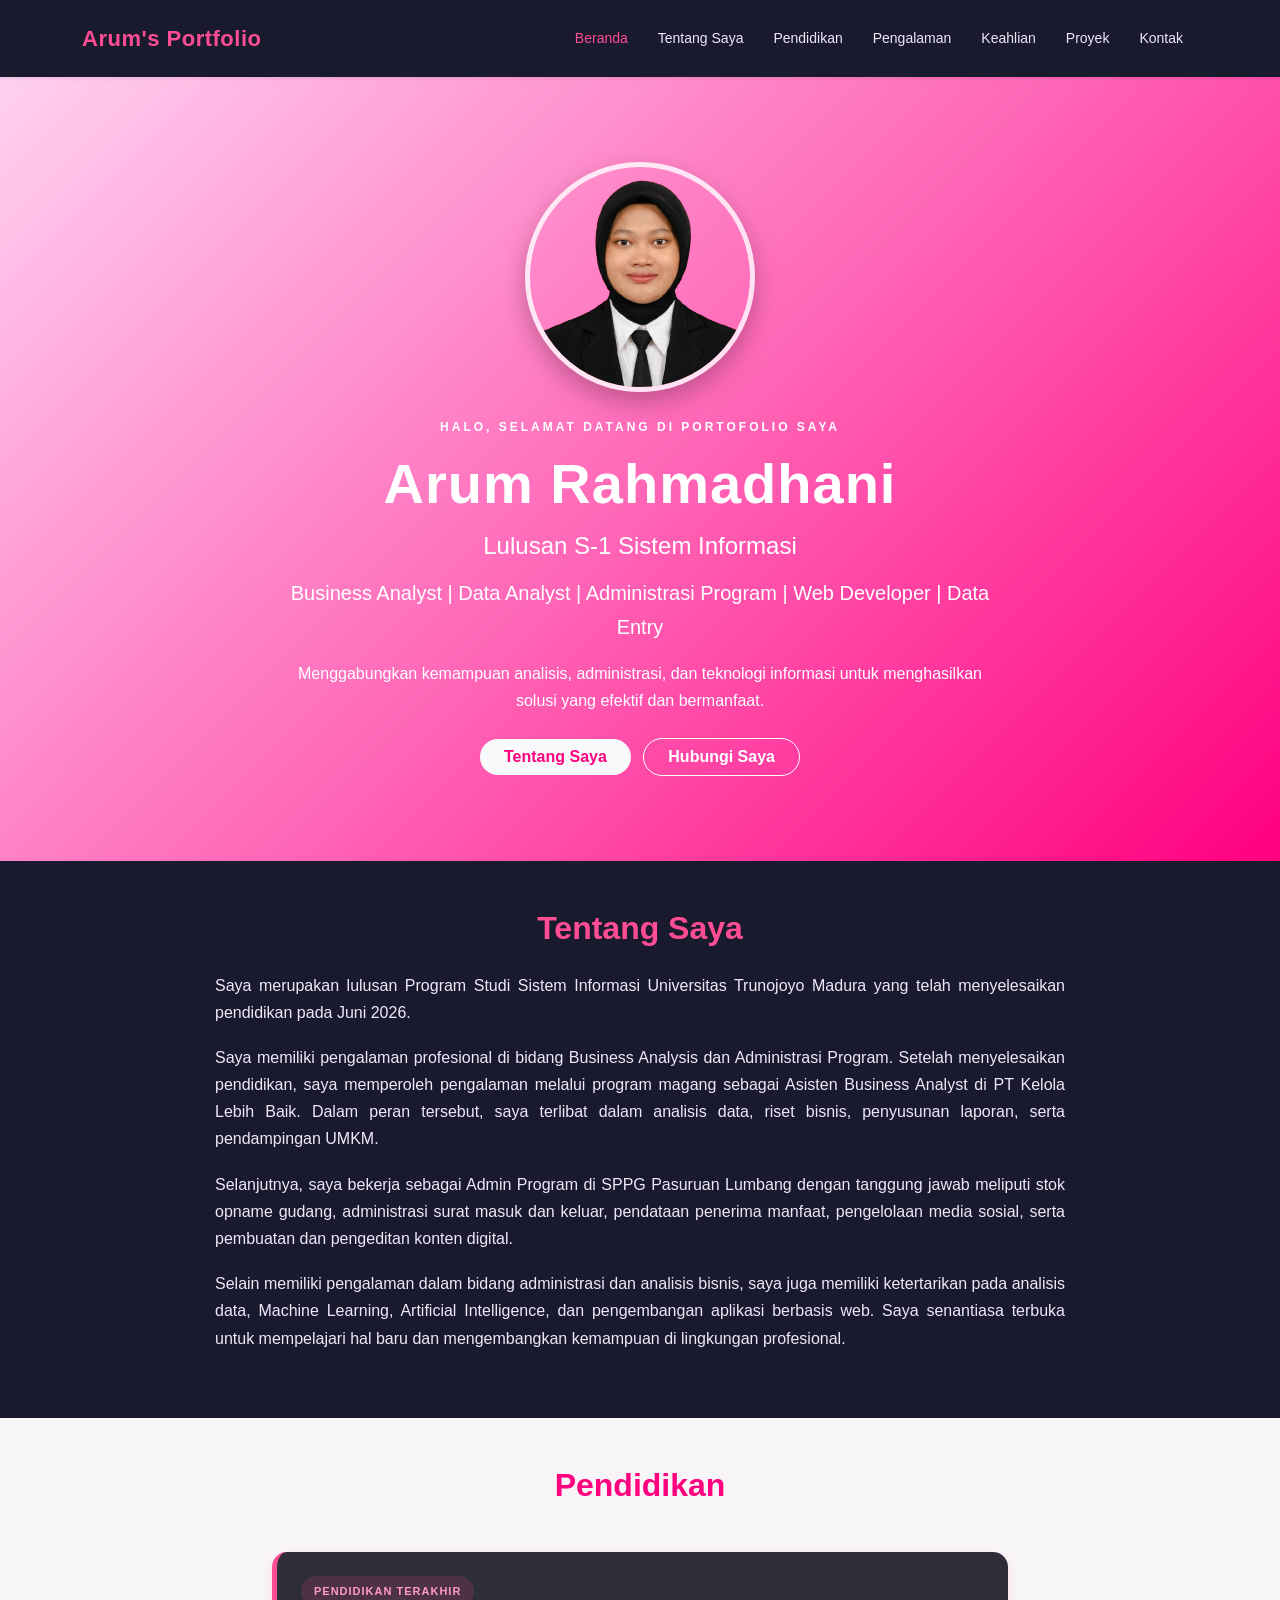
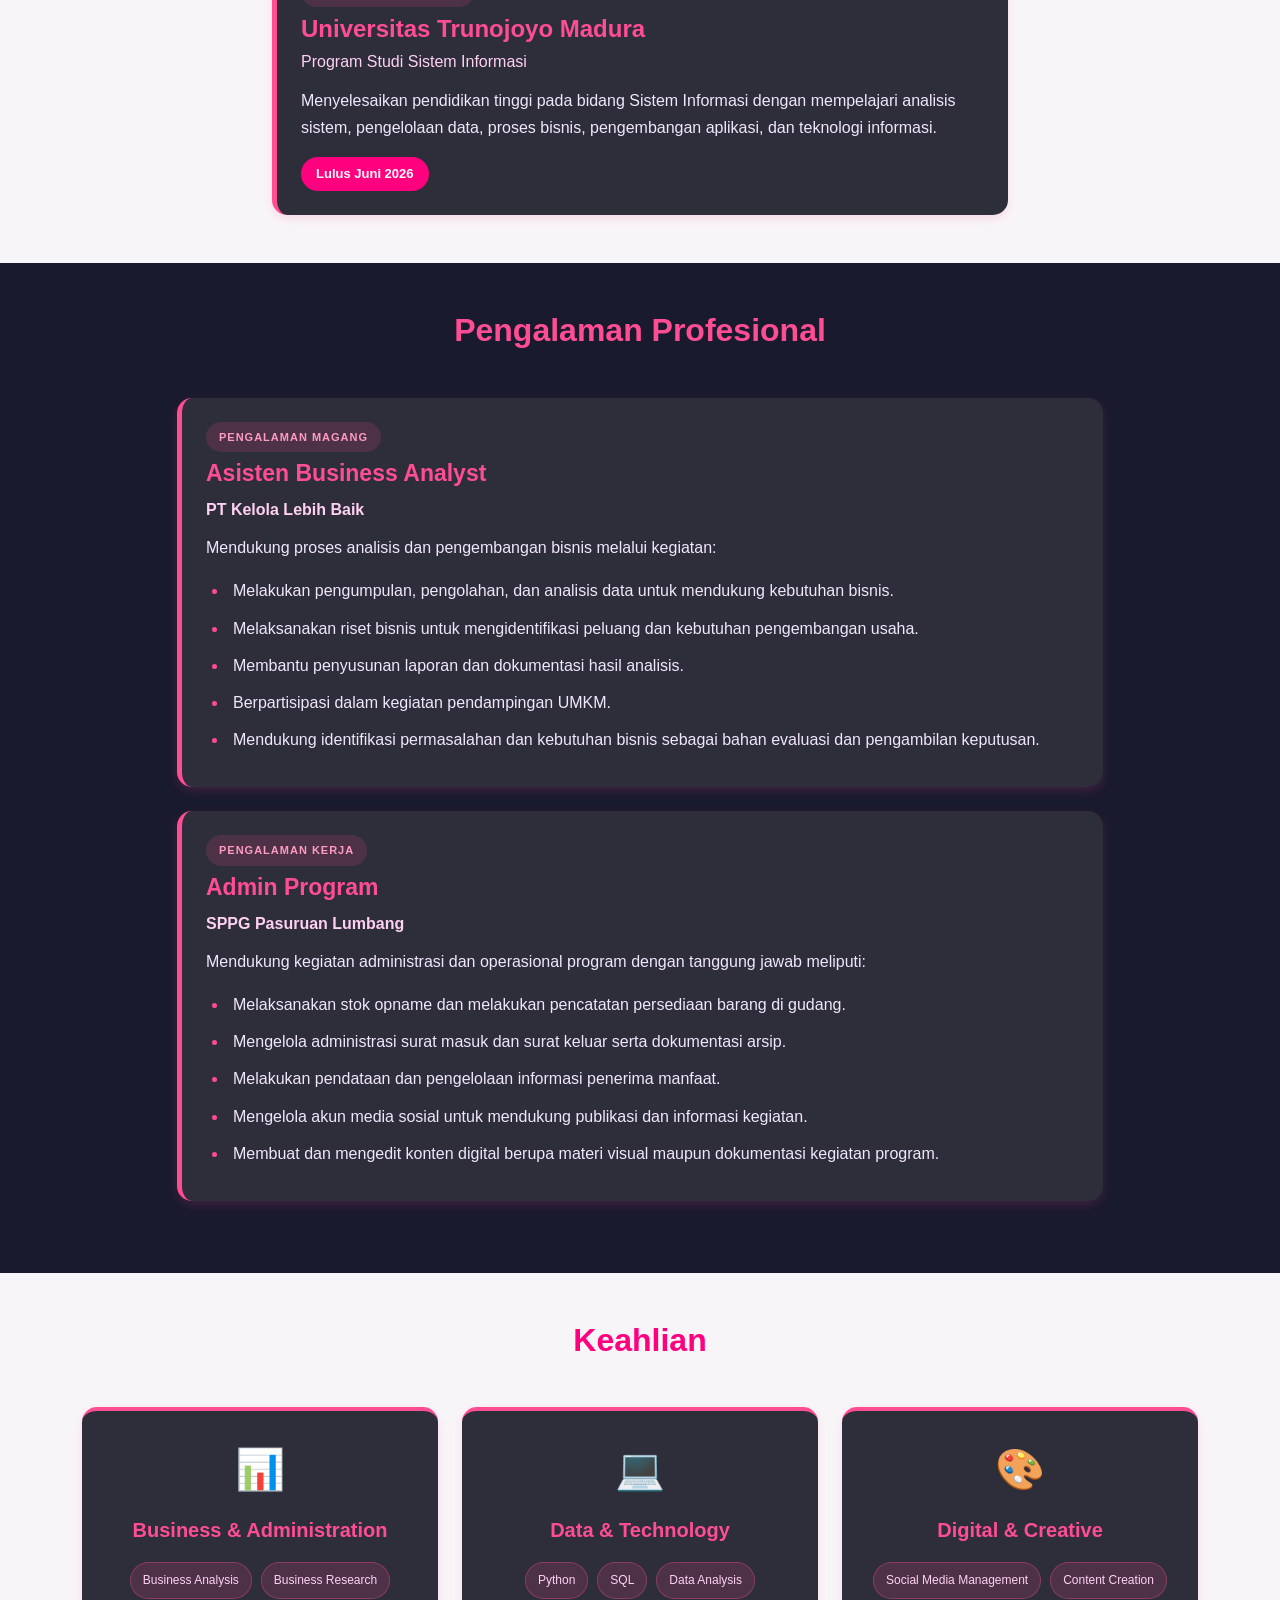
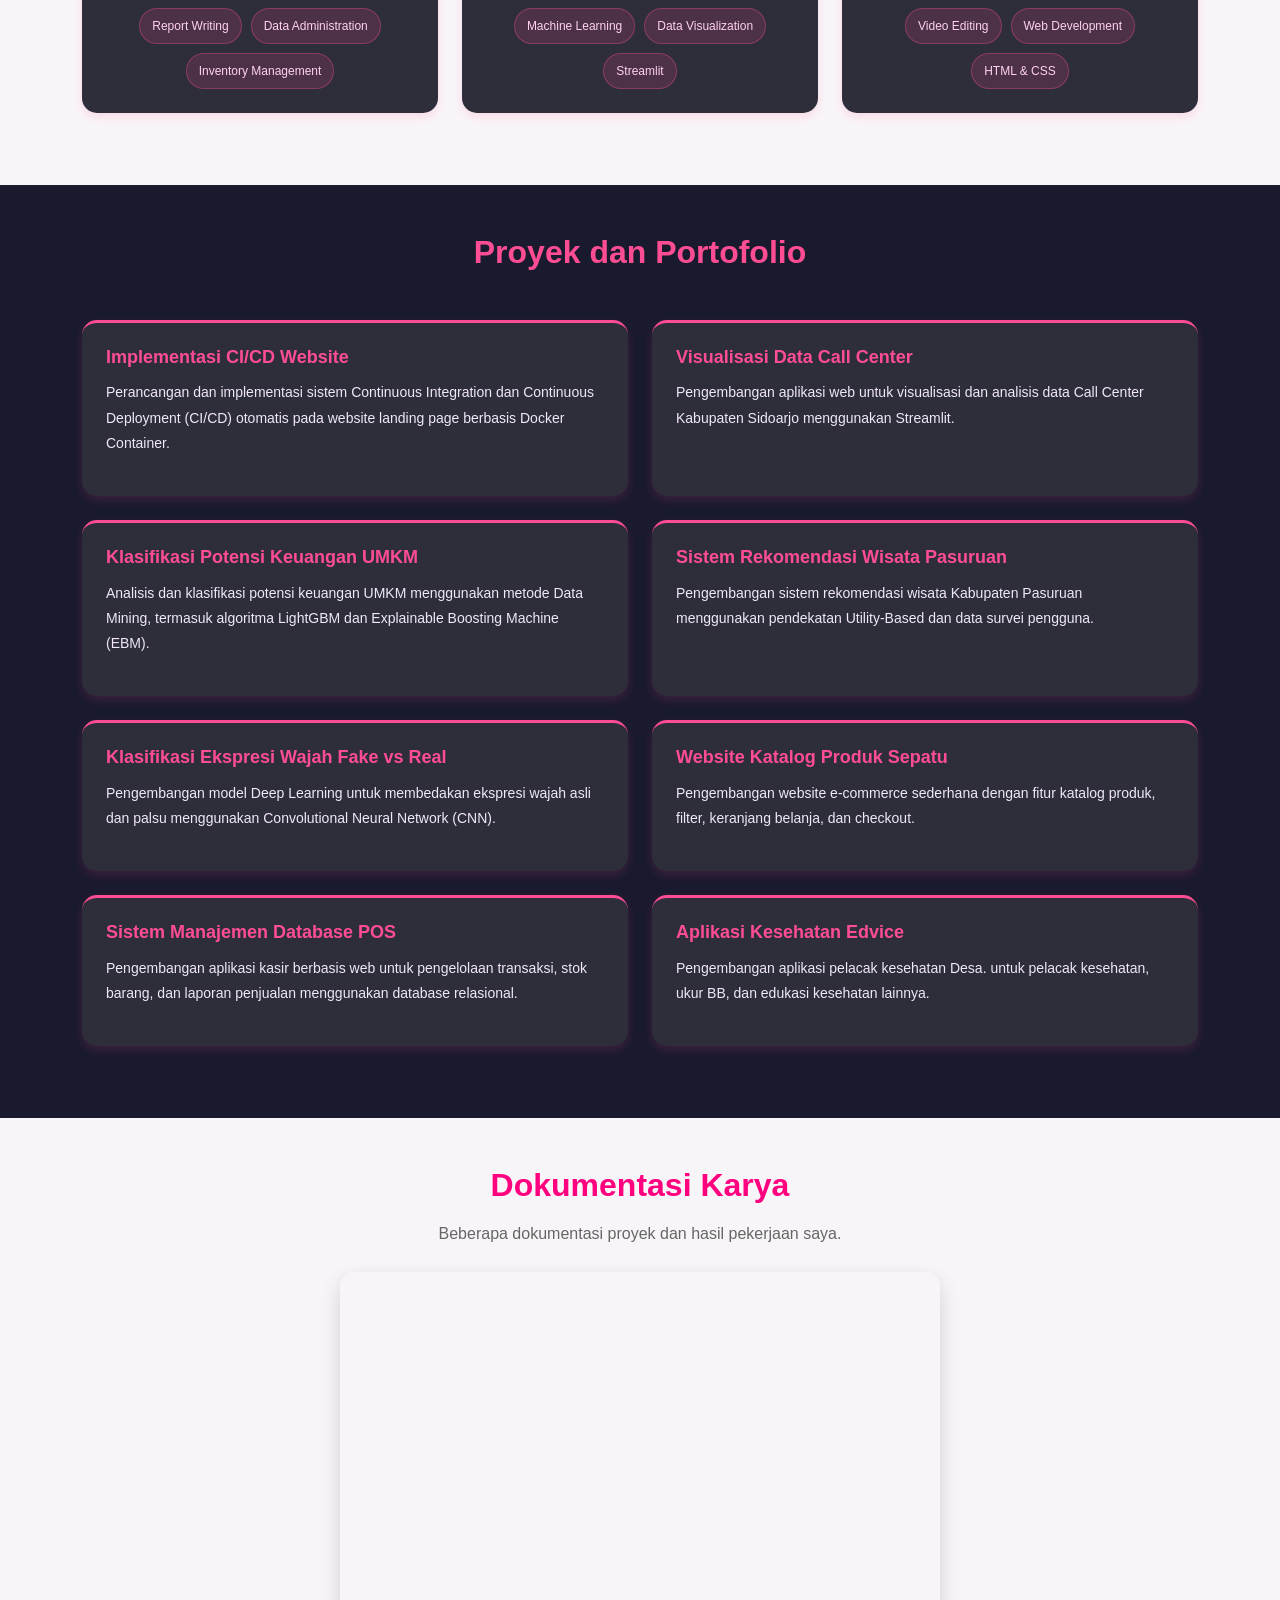
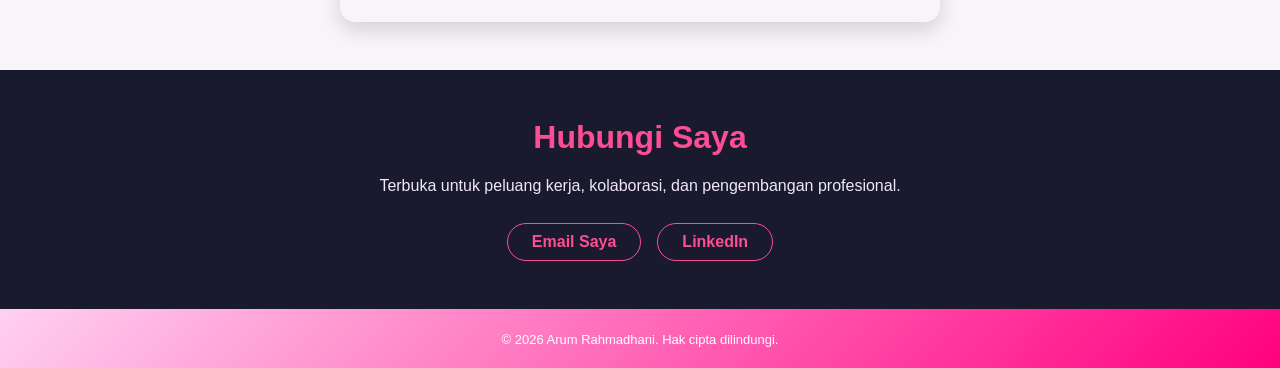
==== index.html @ d6a92040 "Move portfolio files from docs to root" ====
<!DOCTYPE html>
<html lang="id">
<head>
  <meta charset="UTF-8" />
  <meta name="viewport" content="width=device-width, initial-scale=1.0" />

  <title>Arum Rahmadhani | Portofolio</title>

  <meta name="description" content="Portofolio Arum Rahmadhani, lulusan Sistem Informasi Universitas Trunojoyo Madura dengan pengalaman Business Analyst, administrasi program, dan analisis data." />

  <link rel="stylesheet" href="https://cdn.jsdelivr.net/npm/bootstrap@5.3.2/dist/css/bootstrap.min.css" />
  <link rel="stylesheet" href="https://cdn.jsdelivr.net/npm/aos@2.3.4/dist/aos.css" />
  <link rel="stylesheet" href="css/style.css" />
</head>

<body>

<!-- NAVBAR -->
<nav class="navbar navbar-expand-lg navbar-dark sticky-top shadow-sm">
  <div class="container">

    <a class="navbar-brand fw-bold" href="#hero">
      Arum's Portfolio
    </a>

    <button class="navbar-toggler" type="button"
      data-bs-toggle="collapse" data-bs-target="#navbarNav"
      aria-controls="navbarNav" aria-expanded="false"
      aria-label="Toggle navigation">
      <span class="navbar-toggler-icon"></span>
    </button>

    <div class="collapse navbar-collapse" id="navbarNav">
      <ul class="navbar-nav ms-auto text-center">

        <li class="nav-item">
          <a class="nav-link active" href="#hero">Beranda</a>
        </li>

        <li class="nav-item">
          <a class="nav-link" href="#about">Tentang Saya</a>
        </li>

        <li class="nav-item">
          <a class="nav-link" href="#education">Pendidikan</a>
        </li>

        <li class="nav-item">
          <a class="nav-link" href="#experience">Pengalaman</a>
        </li>

        <li class="nav-item">
          <a class="nav-link" href="#skills">Keahlian</a>
        </li>

        <li class="nav-item">
          <a class="nav-link" href="#projects">Proyek</a>
        </li>

        <li class="nav-item">
          <a class="nav-link" href="#contact">Kontak</a>
        </li>

      </ul>
    </div>
  </div>
</nav>

<!-- HERO SECTION -->
<section id="hero" class="hero-section text-center text-white">
  <div class="container" data-aos="fade-up">

    <img src="assets/profil.jpg"
      alt="Foto Arum Rahmadhani"
      class="profile-img" />

    <p class="hero-subtitle">HALO, SELAMAT DATANG DI PORTOFOLIO SAYA</p>

    <h1 class="display-4 fw-bold">
      Arum Rahmadhani
    </h1>

    <h4 class="hero-position">
      Lulusan S-1 Sistem Informasi
    </h4>

    <p class="lead hero-description">
      Business Analyst | Data Analyst | Administrasi Program |
      Web Developer | Data Entry 
    </p>

    <p class="hero-description mx-auto">
      Menggabungkan kemampuan analisis, administrasi,
      dan teknologi informasi untuk menghasilkan solusi
      yang efektif dan bermanfaat.
    </p>

    <div class="mt-4">
      <a href="#about" class="btn btn-light rounded-pill px-4 me-2">
        Tentang Saya
      </a>

      <a href="#contact" class="btn btn-outline-light rounded-pill px-4">
        Hubungi Saya
      </a>
    </div>

  </div>
</section>

<!-- ABOUT SECTION -->
<section id="about" class="section-dark py-5">
  <div class="container" data-aos="fade-up">

    <h2 class="section-title text-center mb-4">
      Tentang Saya
    </h2>

    <div class="about-content mx-auto">

      <p>
        Saya merupakan lulusan Program Studi Sistem Informasi
        Universitas Trunojoyo Madura yang telah menyelesaikan
        pendidikan pada Juni 2026.
      </p>

      <p>
        Saya memiliki pengalaman profesional di bidang Business
        Analysis dan Administrasi Program. Setelah menyelesaikan
        pendidikan, saya memperoleh pengalaman melalui program
        magang sebagai Asisten Business Analyst di PT Kelola
        Lebih Baik. Dalam peran tersebut, saya terlibat dalam
        analisis data, riset bisnis, penyusunan laporan,
        serta pendampingan UMKM.
      </p>

      <p>
        Selanjutnya, saya bekerja sebagai Admin Program di
        SPPG Pasuruan Lumbang dengan tanggung jawab meliputi
        stok opname gudang, administrasi surat masuk dan keluar,
        pendataan penerima manfaat, pengelolaan media sosial,
        serta pembuatan dan pengeditan konten digital.
      </p>

      <p>
        Selain memiliki pengalaman dalam bidang administrasi
        dan analisis bisnis, saya juga memiliki ketertarikan
        pada analisis data, Machine Learning, Artificial
        Intelligence, dan pengembangan aplikasi berbasis web.
        Saya senantiasa terbuka untuk mempelajari hal baru
        dan mengembangkan kemampuan di lingkungan profesional.
      </p>

    </div>
  </div>
</section>

<!-- EDUCATION SECTION -->
<section id="education" class="py-5 section-light">
  <div class="container" data-aos="fade-up">

    <h2 class="section-title text-center mb-5">
      Pendidikan
    </h2>

    <div class="row justify-content-center">
      <div class="col-lg-8">

        <div class="card info-card">
          <div class="card-body p-4">

            <span class="info-label">PENDIDIKAN TERAKHIR</span>

            <h4 class="card-title mt-2">
              Universitas Trunojoyo Madura
            </h4>

            <h6 class="card-subtitle mb-3">
              Program Studi Sistem Informasi
            </h6>

            <p class="card-text">
              Menyelesaikan pendidikan tinggi pada bidang
              Sistem Informasi dengan mempelajari analisis
              sistem, pengelolaan data, proses bisnis,
              pengembangan aplikasi, dan teknologi informasi.
            </p>

            <span class="education-date">
              Lulus Juni 2026
            </span>

          </div>
        </div>

      </div>
    </div>
  </div>
</section>

<!-- EXPERIENCE SECTION -->
<section id="experience" class="py-5 section-dark">
  <div class="container" data-aos="fade-up">

    <h2 class="section-title text-center mb-5">
      Pengalaman Profesional
    </h2>

    <div class="row justify-content-center">

      <!-- EXPERIENCE 1 -->
      <div class="col-lg-10 mb-4">

        <div class="card experience-card">
          <div class="card-body p-4">

            <span class="experience-label">PENGALAMAN MAGANG</span>

            <h4 class="card-title mt-2">
              Asisten Business Analyst
            </h4>

            <h6 class="company-name">
              PT Kelola Lebih Baik
            </h6>

            <p class="experience-description">
              Mendukung proses analisis dan pengembangan
              bisnis melalui kegiatan:
            </p>

            <ul>
              <li>
                Melakukan pengumpulan, pengolahan, dan
                analisis data untuk mendukung kebutuhan bisnis.
              </li>

              <li>
                Melaksanakan riset bisnis untuk mengidentifikasi
                peluang dan kebutuhan pengembangan usaha.
              </li>

              <li>
                Membantu penyusunan laporan dan dokumentasi
                hasil analisis.
              </li>

              <li>
                Berpartisipasi dalam kegiatan pendampingan
                UMKM.
              </li>

              <li>
                Mendukung identifikasi permasalahan dan
                kebutuhan bisnis sebagai bahan evaluasi
                dan pengambilan keputusan.
              </li>
            </ul>

          </div>
        </div>

      </div>

      <!-- EXPERIENCE 2 -->
      <div class="col-lg-10 mb-4">

        <div class="card experience-card">
          <div class="card-body p-4">

            <span class="experience-label">
              PENGALAMAN KERJA
            </span>

            <h4 class="card-title mt-2">
              Admin Program
            </h4>

            <h6 class="company-name">
              SPPG Pasuruan Lumbang
            </h6>

            <p class="experience-description">
              Mendukung kegiatan administrasi dan operasional
              program dengan tanggung jawab meliputi:
            </p>

            <ul>
              <li>
                Melaksanakan stok opname dan melakukan
                pencatatan persediaan barang di gudang.
              </li>

              <li>
                Mengelola administrasi surat masuk dan
                surat keluar serta dokumentasi arsip.
              </li>

              <li>
                Melakukan pendataan dan pengelolaan
                informasi penerima manfaat.
              </li>

              <li>
                Mengelola akun media sosial untuk
                mendukung publikasi dan informasi kegiatan.
              </li>

              <li>
                Membuat dan mengedit konten digital
                berupa materi visual maupun dokumentasi
                kegiatan program.
              </li>
            </ul>

          </div>
        </div>

      </div>

    </div>
  </div>
</section>

<!-- SKILLS SECTION -->
<section id="skills" class="py-5 section-light">
  <div class="container" data-aos="fade-up">

    <h2 class="section-title text-center mb-5">
      Keahlian
    </h2>

    <div class="row">

      <!-- BUSINESS -->
      <div class="col-md-4 mb-4">
        <div class="card skill-card h-100">
          <div class="card-body text-center p-4">

            <div class="skill-icon">📊</div>

            <h5 class="skill-title">
              Business & Administration
            </h5>

            <div class="skill-tags">
              <span>Business Analysis</span>
              <span>Business Research</span>
              <span>Report Writing</span>
              <span>Data Administration</span>
              <span>Inventory Management</span>
            </div>

          </div>
        </div>
      </div>

      <!-- DATA -->
      <div class="col-md-4 mb-4">
        <div class="card skill-card h-100">
          <div class="card-body text-center p-4">

            <div class="skill-icon">💻</div>

            <h5 class="skill-title">
              Data & Technology
            </h5>

            <div class="skill-tags">
              <span>Python</span>
              <span>SQL</span>
              <span>Data Analysis</span>
              <span>Machine Learning</span>
              <span>Data Visualization</span>
              <span>Streamlit</span>
            </div>

          </div>
        </div>
      </div>

      <!-- DIGITAL -->
      <div class="col-md-4 mb-4">
        <div class="card skill-card h-100">
          <div class="card-body text-center p-4">

            <div class="skill-icon">🎨</div>

            <h5 class="skill-title">
              Digital & Creative
            </h5>

            <div class="skill-tags">
              <span>Social Media Management</span>
              <span>Content Creation</span>
              <span>Video Editing</span>
              <span>Web Development</span>
              <span>HTML & CSS</span>
            </div>

          </div>
        </div>
      </div>

    </div>
  </div>
</section>

<!-- PROJECTS SECTION -->
<section id="projects" class="py-5 section-dark">
  <div class="container">

    <h2 class="section-title text-center mb-5" data-aos="fade-up">
      Proyek dan Portofolio
    </h2>

    <div class="row">

      <!-- PROJECT 1 -->
      <div class="col-md-6 mb-4" data-aos="fade-up">
        <div class="card project-card h-100">
          <div class="card-body p-4">
            <h5 class="card-title">
              Implementasi CI/CD Website
            </h5>

            <p>
              Perancangan dan implementasi sistem Continuous
              Integration dan Continuous Deployment (CI/CD)
              otomatis pada website landing page berbasis
              Docker Container.
            </p>
          </div>
        </div>
      </div>

      <!-- PROJECT 2 -->
      <div class="col-md-6 mb-4" data-aos="fade-up">
        <div class="card project-card h-100">
          <div class="card-body p-4">
            <h5 class="card-title">
              Visualisasi Data Call Center
            </h5>

            <p>
              Pengembangan aplikasi web untuk visualisasi
              dan analisis data Call Center Kabupaten
              Sidoarjo menggunakan Streamlit.
            </p>
          </div>
        </div>
      </div>

      <!-- PROJECT 3 -->
      <div class="col-md-6 mb-4" data-aos="fade-up">
        <div class="card project-card h-100">
          <div class="card-body p-4">
            <h5 class="card-title">
              Klasifikasi Potensi Keuangan UMKM
            </h5>

            <p>
              Analisis dan klasifikasi potensi keuangan
              UMKM menggunakan metode Data Mining,
              termasuk algoritma LightGBM dan
              Explainable Boosting Machine (EBM).
            </p>
          </div>
        </div>
      </div>

      <!-- PROJECT 4 -->
      <div class="col-md-6 mb-4" data-aos="fade-up">
        <div class="card project-card h-100">
          <div class="card-body p-4">
            <h5 class="card-title">
              Sistem Rekomendasi Wisata Pasuruan
            </h5>

            <p>
              Pengembangan sistem rekomendasi wisata
              Kabupaten Pasuruan menggunakan pendekatan
              Utility-Based dan data survei pengguna.
            </p>
          </div>
        </div>
      </div>

      <!-- PROJECT 5 -->
      <div class="col-md-6 mb-4" data-aos="fade-up">
        <div class="card project-card h-100">
          <div class="card-body p-4">
            <h5 class="card-title">
              Klasifikasi Ekspresi Wajah Fake vs Real
            </h5>

            <p>
              Pengembangan model Deep Learning untuk
              membedakan ekspresi wajah asli dan palsu
              menggunakan Convolutional Neural Network
              (CNN).
            </p>
          </div>
        </div>
      </div>

      <!-- PROJECT 6 -->
      <div class="col-md-6 mb-4" data-aos="fade-up">
        <div class="card project-card h-100">
          <div class="card-body p-4">
            <h5 class="card-title">
              Website Katalog Produk Sepatu
            </h5>

            <p>
              Pengembangan website e-commerce sederhana
              dengan fitur katalog produk, filter,
              keranjang belanja, dan checkout.
            </p>
          </div>
        </div>
      </div>

      <!-- PROJECT 7 -->
      <div class="col-md-6 mb-4" data-aos="fade-up">
        <div class="card project-card h-100">
          <div class="card-body p-4">
            <h5 class="card-title">
              Sistem Manajemen Database POS
            </h5>

            <p>
              Pengembangan aplikasi kasir berbasis web
              untuk pengelolaan transaksi, stok barang,
              dan laporan penjualan menggunakan
              database relasional.
            </p>
          </div>
        </div>
      </div>

            <!-- PROJECT 8 -->
      <div class="col-md-6 mb-4" data-aos="fade-up">
        <div class="card project-card h-100">
          <div class="card-body p-4">
            <h5 class="card-title">
              Aplikasi Kesehatan Edvice 
            </h5>

            <p>
              Pengembangan aplikasi pelacak kesehatan Desa.
              untuk pelacak kesehatan, ukur BB, dan edukasi kesehatan lainnya.
            </p>
          </div>
        </div>
      </div>

    </div>
  </div>
</section>

<!-- GALLERY SECTION -->
<section id="gallery" class="py-5 section-light">
  <div class="container text-center" data-aos="fade-up">

    <h2 class="section-title mb-3">
      Dokumentasi Karya
    </h2>

    <p class="gallery-description mb-4">
      Beberapa dokumentasi proyek dan hasil pekerjaan saya.
    </p>

    <div class="slider-fade">

      <img src="assets/kaggle.png"
        alt="Dokumentasi Kaggle"
        class="slide-image" />

      <img src="assets/github.png"
        alt="Dokumentasi GitHub"
        class="slide-image" />

      <img src="assets/produk.png"
        alt="Dokumentasi Proyek Produk"
        class="slide-image" />

      <img src="assets/analisa.png"
        alt="Dokumentasi Analisis Data"
        class="slide-image" />

      <img src="assets/bnsp.png"
        alt="Sertifikat BNSP"
        class="slide-image" />

      <img src="assets/sertif.png"
        alt="Sertifikat"
        class="slide-image" />

    </div>

  </div>
</section>

<!-- CONTACT SECTION -->
<section id="contact" class="py-5 section-dark">
  <div class="container text-center" data-aos="fade-up">

    <h2 class="section-title mb-3">
      Hubungi Saya
    </h2>

    <p class="contact-description mb-4">
      Terbuka untuk peluang kerja, kolaborasi,
      dan pengembangan profesional.
    </p>

    <div class="d-flex justify-content-center gap-3 flex-wrap">

      <a href="mailto:arumrahmadhani6693@gmail.com"
        class="btn btn-contact rounded-pill px-4">
        Email Saya
      </a>

      <a href="https://www.linkedin.com/in/arum-rahmadhani-763196317"
        class="btn btn-contact rounded-pill px-4"
        target="_blank" rel="noopener noreferrer">
        LinkedIn
      </a>

    </div>

  </div>
</section>

<!-- FOOTER -->
<footer class="footer-section py-3 text-center">
  <div class="container">
    <small>
      &copy; 2026 Arum Rahmadhani. Hak cipta dilindungi.
    </small>
  </div>
</footer>

<!-- JAVASCRIPT -->
<script src="https://cdn.jsdelivr.net/npm/bootstrap@5.3.2/dist/js/bootstrap.bundle.min.js"></script>

<script src="https://cdn.jsdelivr.net/npm/aos@2.3.4/dist/aos.js"></script>

<script>
  AOS.init({
    duration: 1000,
    once: true,
    offset: 80
  });
</script>

</body>
</html>
---- css/style.css ----
/* ========================================
   GLOBAL STYLE
======================================== */

:root {
  --pink: #ff4d94;
  --pink-light: #ffd1f1;
  --pink-dark: #ff007f;
  --navy: #1a1a2e;
  --card: #2e2e3a;
  --white: #ffffff;
  --text-light: #f0e7f9;
  --text-dark: #3e3e3e;
}

* {
  margin: 0;
  padding: 0;
  box-sizing: border-box;
  scroll-behavior: smooth;
}

body {
  font-family: 'Segoe UI', Tahoma, Geneva, Verdana, sans-serif;
  background-color: var(--navy);
  color: var(--text-light);
  line-height: 1.7;
}

section {
  scroll-margin-top: 75px;
}

.section-title {
  font-weight: 700;
  color: var(--pink);
  margin-bottom: 25px;
}

/* ========================================
   NAVBAR
======================================== */

.navbar-dark {
  background-color: var(--navy);
}

.navbar {
  padding: 15px 0;
}

.navbar-brand {
  color: var(--pink) !important;
  font-size: 22px;
  letter-spacing: 0.5px;
}

.navbar-dark .nav-link {
  color: #f0e7f9;
  margin: 0 7px;
  font-size: 14px;
  transition: all 0.3s ease;
}

.navbar-dark .nav-link:hover,
.navbar-dark .nav-link.active {
  color: var(--pink) !important;
}

.navbar-toggler {
  border-color: var(--pink);
}

.navbar-toggler:focus {
  box-shadow: 0 0 0 0.2rem rgba(255, 77, 148, 0.3);
}

/* ========================================
   HERO SECTION
======================================== */

.bg-gradient-pinkblue {
  background: linear-gradient(
    135deg,
    #ffd1f1,
    #ff007f
  );
  color: var(--white);
}

.hero-section {
  background: linear-gradient(
    135deg,
    #ffd1f1,
    #ff007f
  );

  color: var(--white);
  padding: 85px 0;
  min-height: 570px;

  display: flex;
  align-items: center;
  justify-content: center;
}

.hero-section h1 {
  color: var(--white);
  margin-bottom: 15px;
  letter-spacing: 1px;
}

.hero-subtitle {
  color: var(--white);
  font-size: 12px;
  letter-spacing: 3px;
  font-weight: 600;
  margin-bottom: 12px;
}

.hero-position {
  color: var(--white);
  font-weight: 500;
  margin-bottom: 15px;
}

.hero-description {
  color: var(--white);
  max-width: 700px;
  margin-left: auto;
  margin-right: auto;
}

.hero-section .btn-light {
  color: var(--pink-dark);
  border: none;
  font-weight: 600;
  transition: all 0.3s ease;
}

.hero-section .btn-light:hover {
  background-color: var(--navy);
  color: var(--white);
  transform: translateY(-3px);
}

.hero-section .btn-outline-light {
  color: var(--white);
  border-color: var(--white);
  font-weight: 600;
  transition: all 0.3s ease;
}

.hero-section .btn-outline-light:hover {
  background-color: var(--white);
  color: var(--pink-dark);
  transform: translateY(-3px);
}

/* ========================================
   PROFILE IMAGE
======================================== */

.profile-img {
  width: 230px;
  height: 230px;

  object-fit: cover;
  object-position: center top;

  border-radius: 50%;

  display: block;
  margin: 0 auto 25px;

  border: 5px solid rgba(255, 255, 255, 0.8);

  box-shadow: 0 10px 25px rgba(0, 0, 0, 0.25);

  transition: all 0.3s ease;
}

.profile-img:hover {
  transform: scale(1.05);
  box-shadow: 0 15px 35px rgba(0, 0, 0, 0.35);
}

/* ========================================
   SECTION BACKGROUNDS
======================================== */

.section-dark {
  background-color: var(--navy);
  color: var(--text-light);
}

.section-light {
  background-color: #f8f5f8;
  color: var(--text-dark);
}

.section-light .section-title {
  color: var(--pink-dark);
}

/* ========================================
   ABOUT SECTION
======================================== */

.about-content {
  max-width: 850px;
  text-align: justify;
}

.about-content p {
  color: var(--text-light);
  margin-bottom: 18px;
  font-size: 16px;
}

/* ========================================
   CARD STYLE
======================================== */

.card {
  background-color: var(--card);
  color: var(--text-light);
  border: none;
  border-radius: 15px;

  box-shadow: 0 4px 10px rgba(255, 77, 148, 0.15);

  transition:
    transform 0.3s ease,
    box-shadow 0.3s ease;
}

.card:hover {
  transform: translateY(-7px);

  box-shadow:
    0 15px 25px rgba(255, 77, 148, 0.3);
}

.card-title {
  color: var(--pink);
  font-weight: 700;
  margin-bottom: 12px;
}

.card-subtitle {
  color: #ffd1f1;
}

.card-text {
  color: var(--text-light);
  line-height: 1.7;
}

/* ========================================
   EDUCATION SECTION
======================================== */

.info-card {
  border-left: 5px solid var(--pink);
}

.info-label,
.experience-label {
  display: inline-block;
  color: #ff9ac2;
  background-color: rgba(255, 77, 148, 0.15);
  padding: 6px 13px;
  border-radius: 20px;
  font-size: 11px;
  font-weight: 700;
  letter-spacing: 1px;
}

.info-card .card-title {
  color: var(--pink);
}

.info-card .card-subtitle {
  color: #ffd1f1;
}

.info-card .card-text {
  color: var(--text-light);
}

.education-date {
  display: inline-block;
  color: var(--white);
  background-color: var(--pink-dark);
  padding: 6px 15px;
  border-radius: 20px;
  font-size: 13px;
  font-weight: 600;
}

/* ========================================
   EXPERIENCE SECTION
======================================== */

.experience-card {
  border-left: 5px solid var(--pink);
}

.experience-card .card-title {
  font-size: 23px;
}

.company-name {
  color: #ffd1f1;
  font-weight: 600;
  margin-bottom: 15px;
}

.experience-description {
  color: var(--text-light);
  margin-top: 15px;
}

.experience-card ul {
  padding-left: 22px;
  margin-bottom: 0;
}

.experience-card li {
  color: var(--text-light);
  margin-bottom: 10px;
  padding-left: 5px;
}

.experience-card li::marker {
  color: var(--pink);
}

/* ========================================
   SKILLS SECTION
======================================== */

.skill-card {
  border-top: 4px solid var(--pink);
}

.skill-icon {
  font-size: 40px;
  margin-bottom: 15px;
}

.skill-title {
  color: var(--pink);
  font-weight: 700;
  margin-bottom: 20px;
}

.skill-tags {
  display: flex;
  justify-content: center;
  flex-wrap: wrap;
  gap: 9px;
}

.skill-tags span {
  background-color: rgba(255, 77, 148, 0.15);
  color: #ffd1f1;

  border: 1px solid rgba(255, 77, 148, 0.35);

  padding: 7px 12px;
  border-radius: 20px;

  font-size: 12px;
  font-weight: 500;
}

/* ========================================
   PROJECT SECTION
======================================== */

.project-card {
  height: 100%;
  border-top: 3px solid var(--pink);
}

.project-card .card-title {
  color: var(--pink);
  font-size: 18px;
}

.project-card p {
  color: var(--text-light);
  font-size: 14px;
  line-height: 1.8;
}

/* ========================================
   GALLERY SECTION
======================================== */

.gallery-description {
  color: #666;
}

.slider-fade {
  position: relative;

  width: 100%;
  max-width: 600px;
  height: 350px;

  margin: 0 auto;

  overflow: hidden;
  border-radius: 15px;

  box-shadow: 0 8px 20px rgba(0, 0, 0, 0.15);
}

.slide-image {
  position: absolute;
  top: 0;
  left: 0;

  width: 100%;
  height: 100%;

  object-fit: cover;

  opacity: 0;

  animation: fadeSlide 16s infinite;
}

.slide-image:nth-child(1) {
  animation-delay: 0s;
}

.slide-image:nth-child(2) {
  animation-delay: 4s;
}

.slide-image:nth-child(3) {
  animation-delay: 8s;
}

.slide-image:nth-child(4) {
  animation-delay: 12s;
}

@keyframes fadeSlide {
  0% {
    opacity: 0;
  }

  10% {
    opacity: 1;
  }

  25% {
    opacity: 1;
  }

  35% {
    opacity: 0;
  }

  100% {
    opacity: 0;
  }
}

/* ========================================
   CONTACT SECTION
======================================== */

.contact-description {
  color: var(--text-light);
}

.btn-contact {
  color: var(--pink);
  border: 1px solid var(--pink);
  font-weight: 600;
  transition: all 0.3s ease;
}

.btn-contact:hover {
  background-color: var(--pink);
  border-color: var(--pink);
  color: var(--white);
  transform: translateY(-3px);
}

/* ========================================
   FOOTER
======================================== */

.footer-section {
  background: linear-gradient(
    135deg,
    #ffd1f1,
    #ff007f
  );

  color: var(--white);
}

.footer-section small {
  font-size: 13px;
}

/* ========================================
   RESPONSIVE MOBILE
======================================== */

@media (max-width: 768px) {

  .hero-section {
    padding: 65px 20px;
    min-height: auto;
  }

  .hero-section h1 {
    font-size: 32px;
  }

  .hero-position {
    font-size: 19px;
  }

  .hero-description {
    font-size: 14px;
  }

  .profile-img {
    width: 180px;
    height: 180px;
  }

  .section-title {
    font-size: 25px;
  }

  .about-content {
    text-align: left;
  }

  .about-content p {
    font-size: 14px;
  }

  .experience-card .card-title {
    font-size: 20px;
  }

  .experience-card li {
    font-size: 14px;
  }

  .slider-fade {
    height: 250px;
  }

  .navbar-nav {
    padding: 12px 0;
  }

  .navbar-dark .nav-link {
    padding: 9px 0;
  }

}

@media (max-width: 480px) {

  .hero-section h1 {
    font-size: 28px;
  }

  .profile-img {
    width: 155px;
    height: 155px;
  }

  .slider-fade {
    height: 210px;
  }

  .skill-tags span {
    font-size: 11px;
  }

  .btn-contact {
    font-size: 14px;
  }

}

/* ========================================
   ACCESSIBILITY
======================================== */

@media (prefers-reduced-motion: reduce) {
  *,
  *::before,
  *::after {
    scroll-behavior: auto !important;
    animation-duration: 0.01ms !important;
    transition-duration: 0.01ms !important;
  }
}
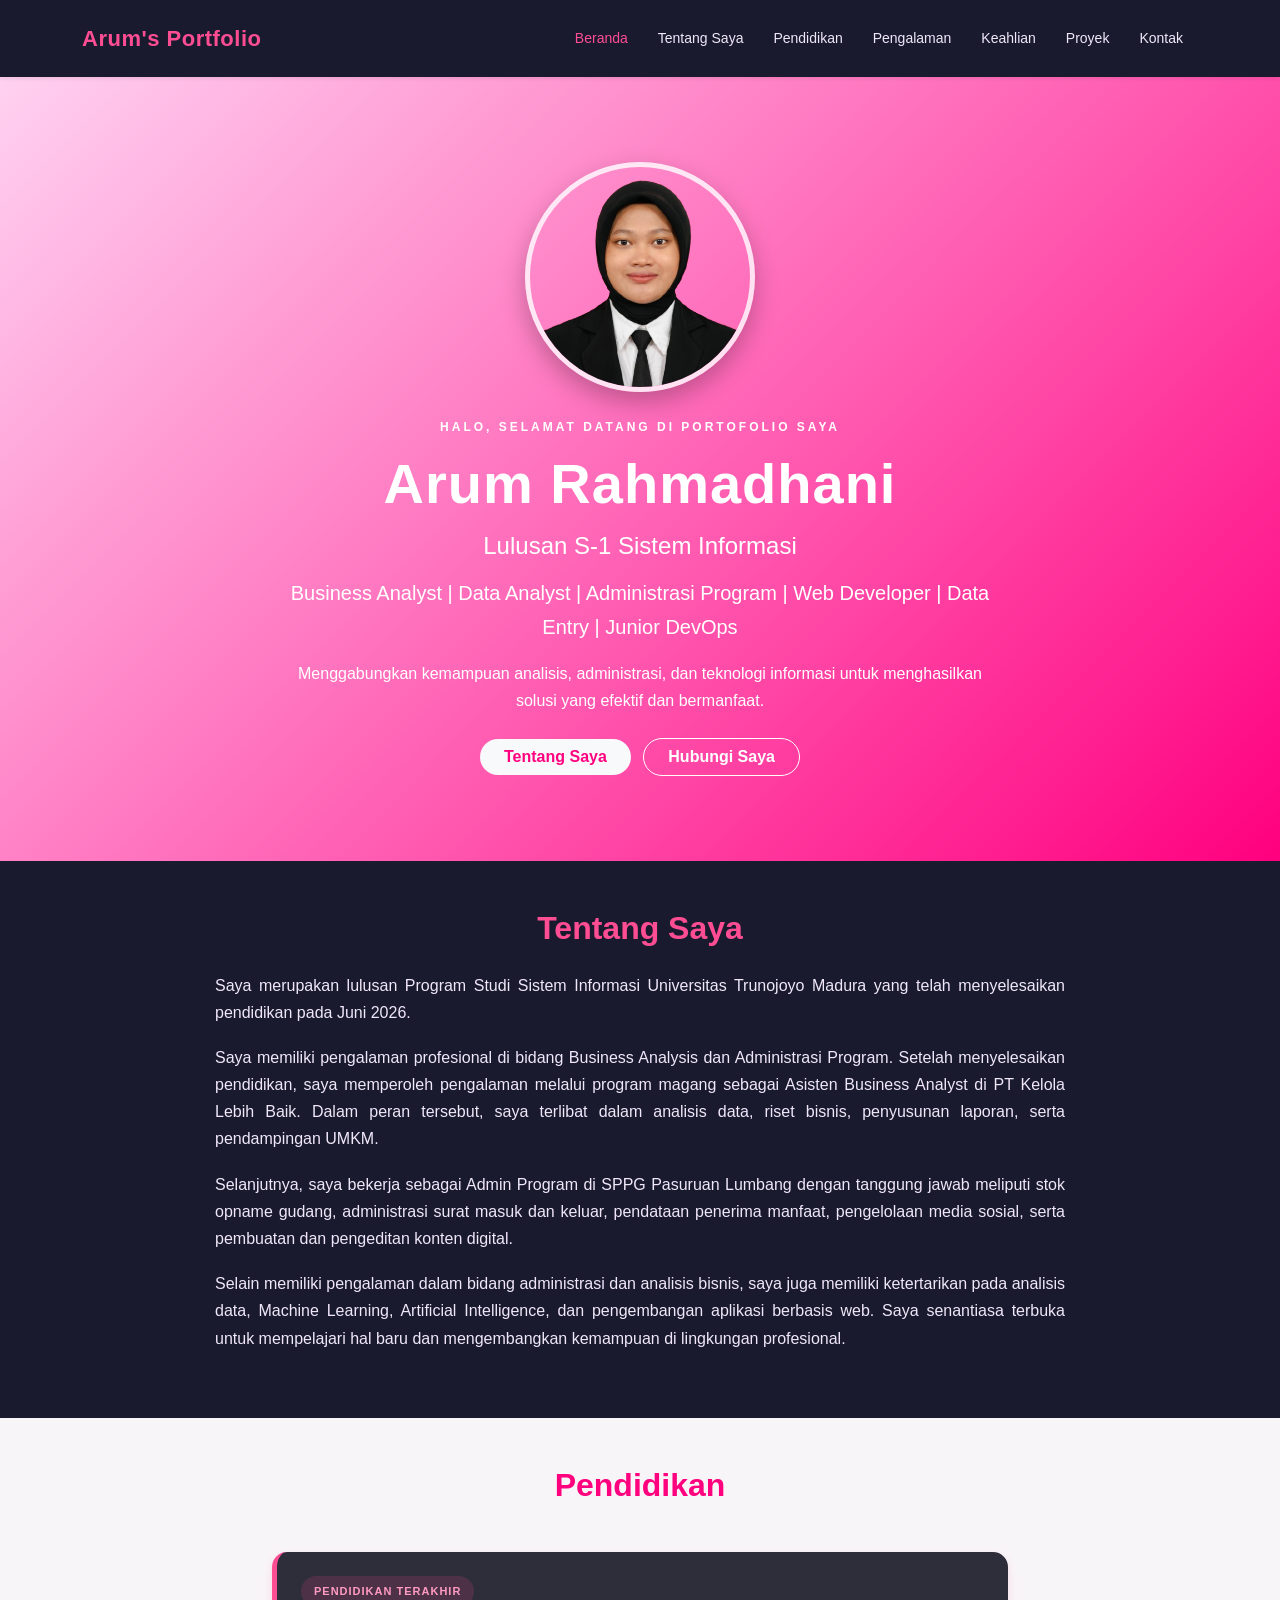
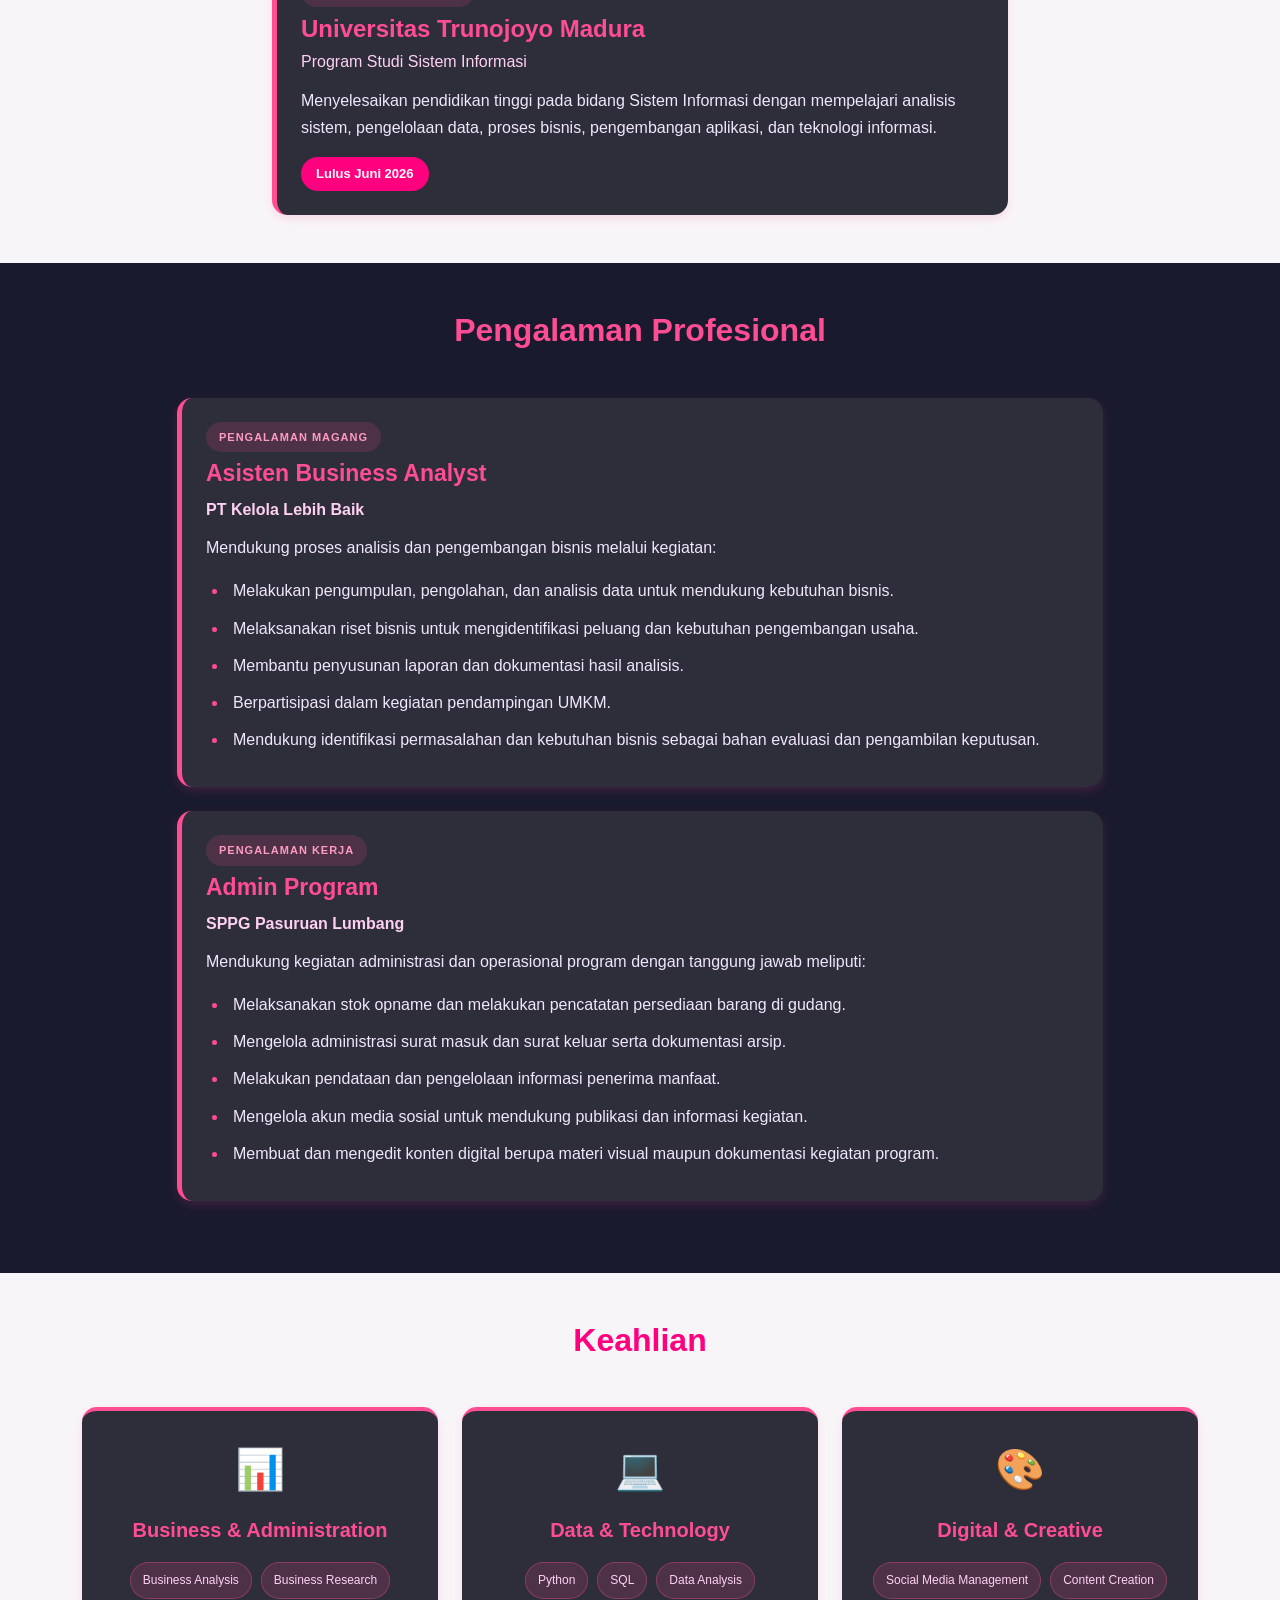
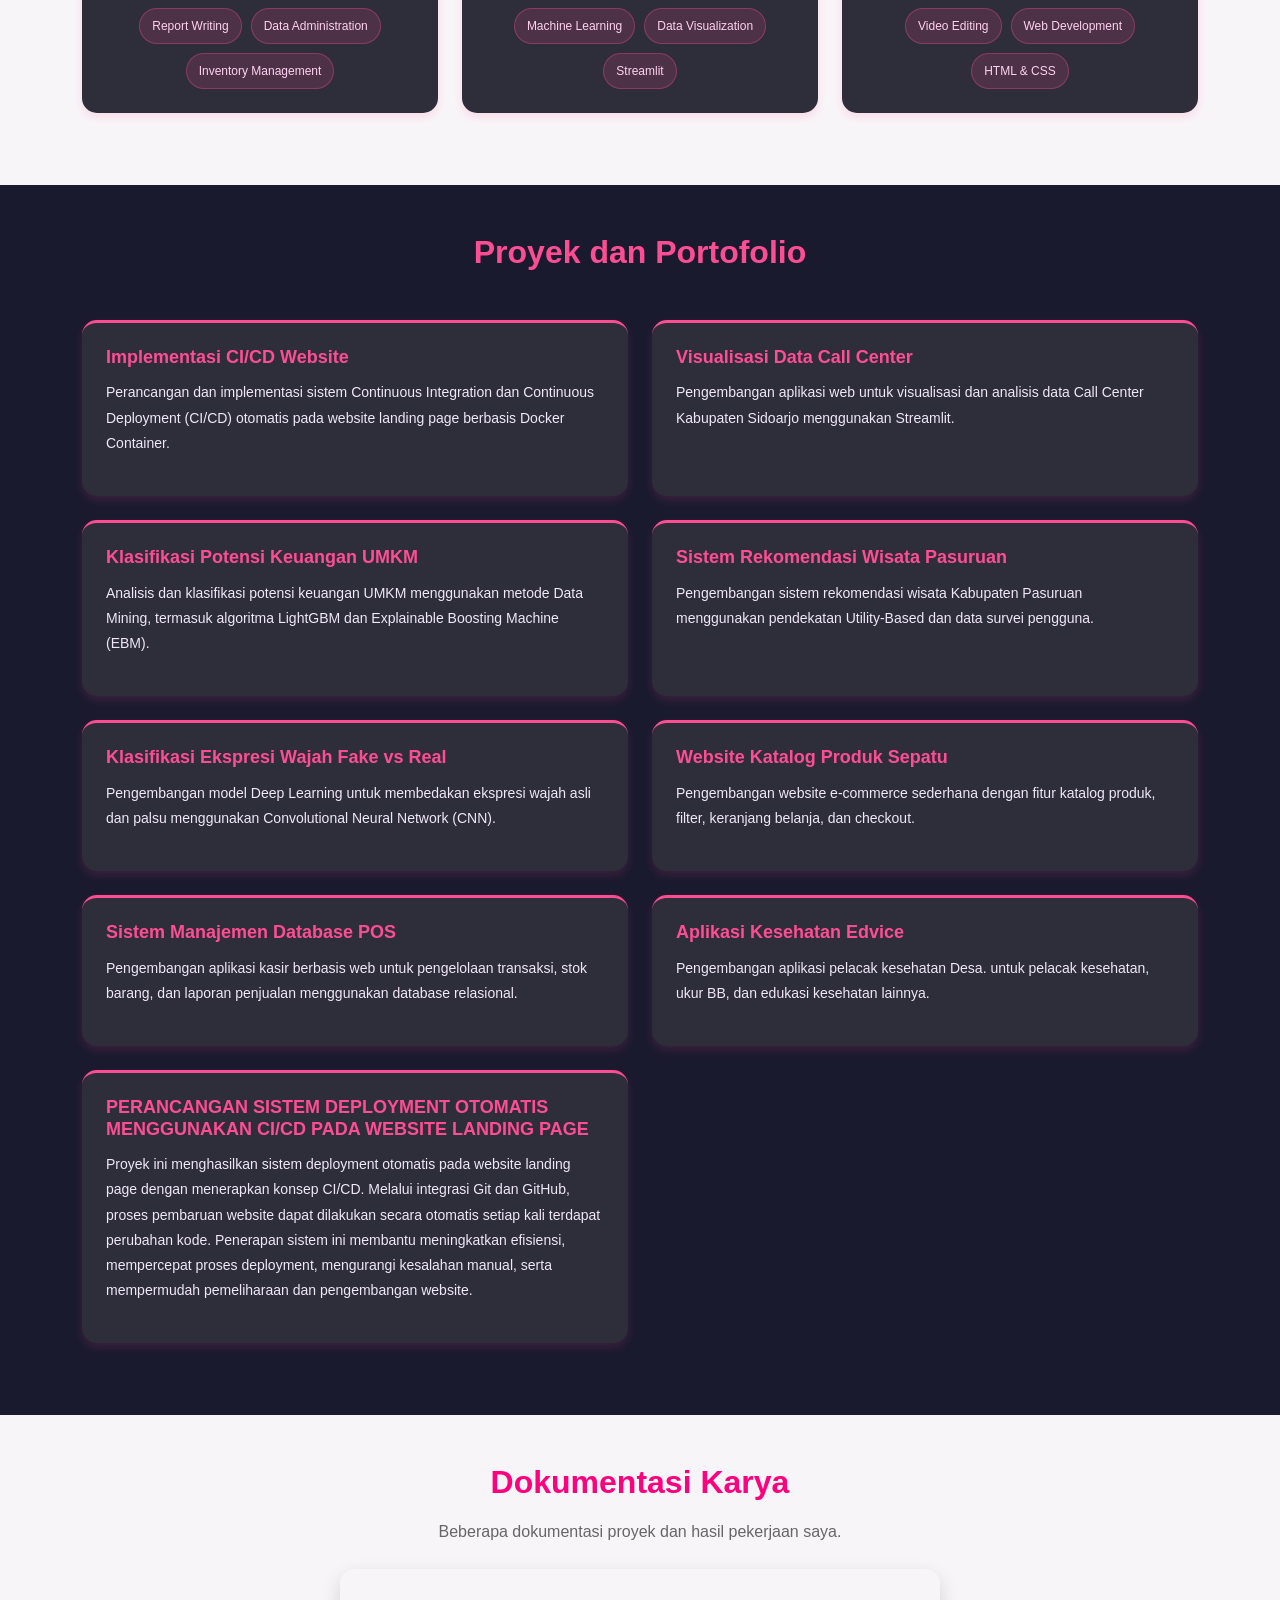
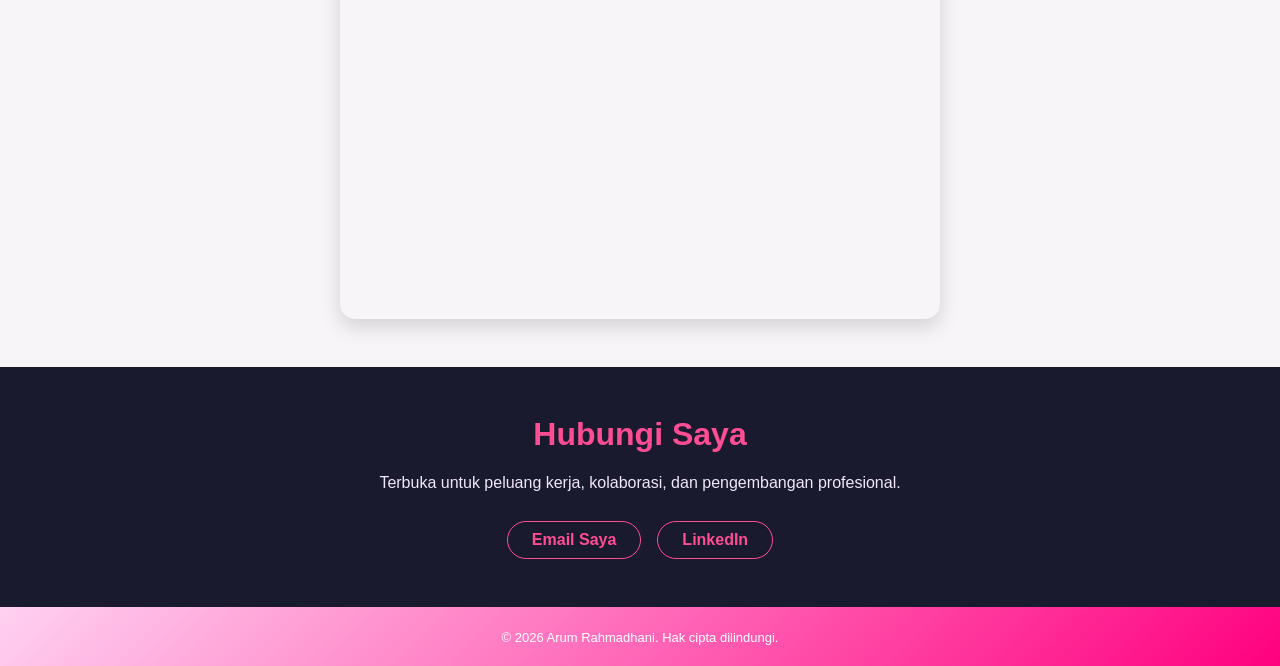
==== commit 37e3e896: "Update index.html with new project details Added a new project section detailing an automated deploy" ====
--- a/index.html
+++ b/index.html
@@ -87,7 +87,7 @@
 
     <p class="lead hero-description">
       Business Analyst | Data Analyst | Administrasi Program |
-      Web Developer | Data Entry 
+      Web Developer | Data Entry | Junior DevOps
     </p>
 
     <p class="hero-description mx-auto">
@@ -555,6 +555,23 @@
           </div>
         </div>
       </div>
+      
+ <!-- PROJECT 9 -->
+      <div class="col-md-6 mb-4" data-aos="fade-up">
+        <div class="card project-card h-100">
+          <div class="card-body p-4">
+            <h5 class="card-title">
+              PERANCANGAN SISTEM DEPLOYMENT OTOMATIS MENGGUNAKAN CI/CD PADA WEBSITE LANDING PAGE 
+            </h5>
+
+            <p>
+              Proyek ini menghasilkan sistem deployment otomatis pada website landing page dengan menerapkan konsep CI/CD. Melalui integrasi Git dan GitHub, 
+              proses pembaruan website dapat dilakukan secara otomatis setiap kali terdapat perubahan kode. Penerapan sistem ini 
+              membantu meningkatkan efisiensi, mempercepat proses deployment, mengurangi kesalahan manual, serta mempermudah pemeliharaan dan pengembangan website.
+            </p>
+          </div>
+        </div>
+      </div>
 
     </div>
   </div>
@@ -657,4 +674,4 @@
 </script>
 
 </body>
-</html>+</html>
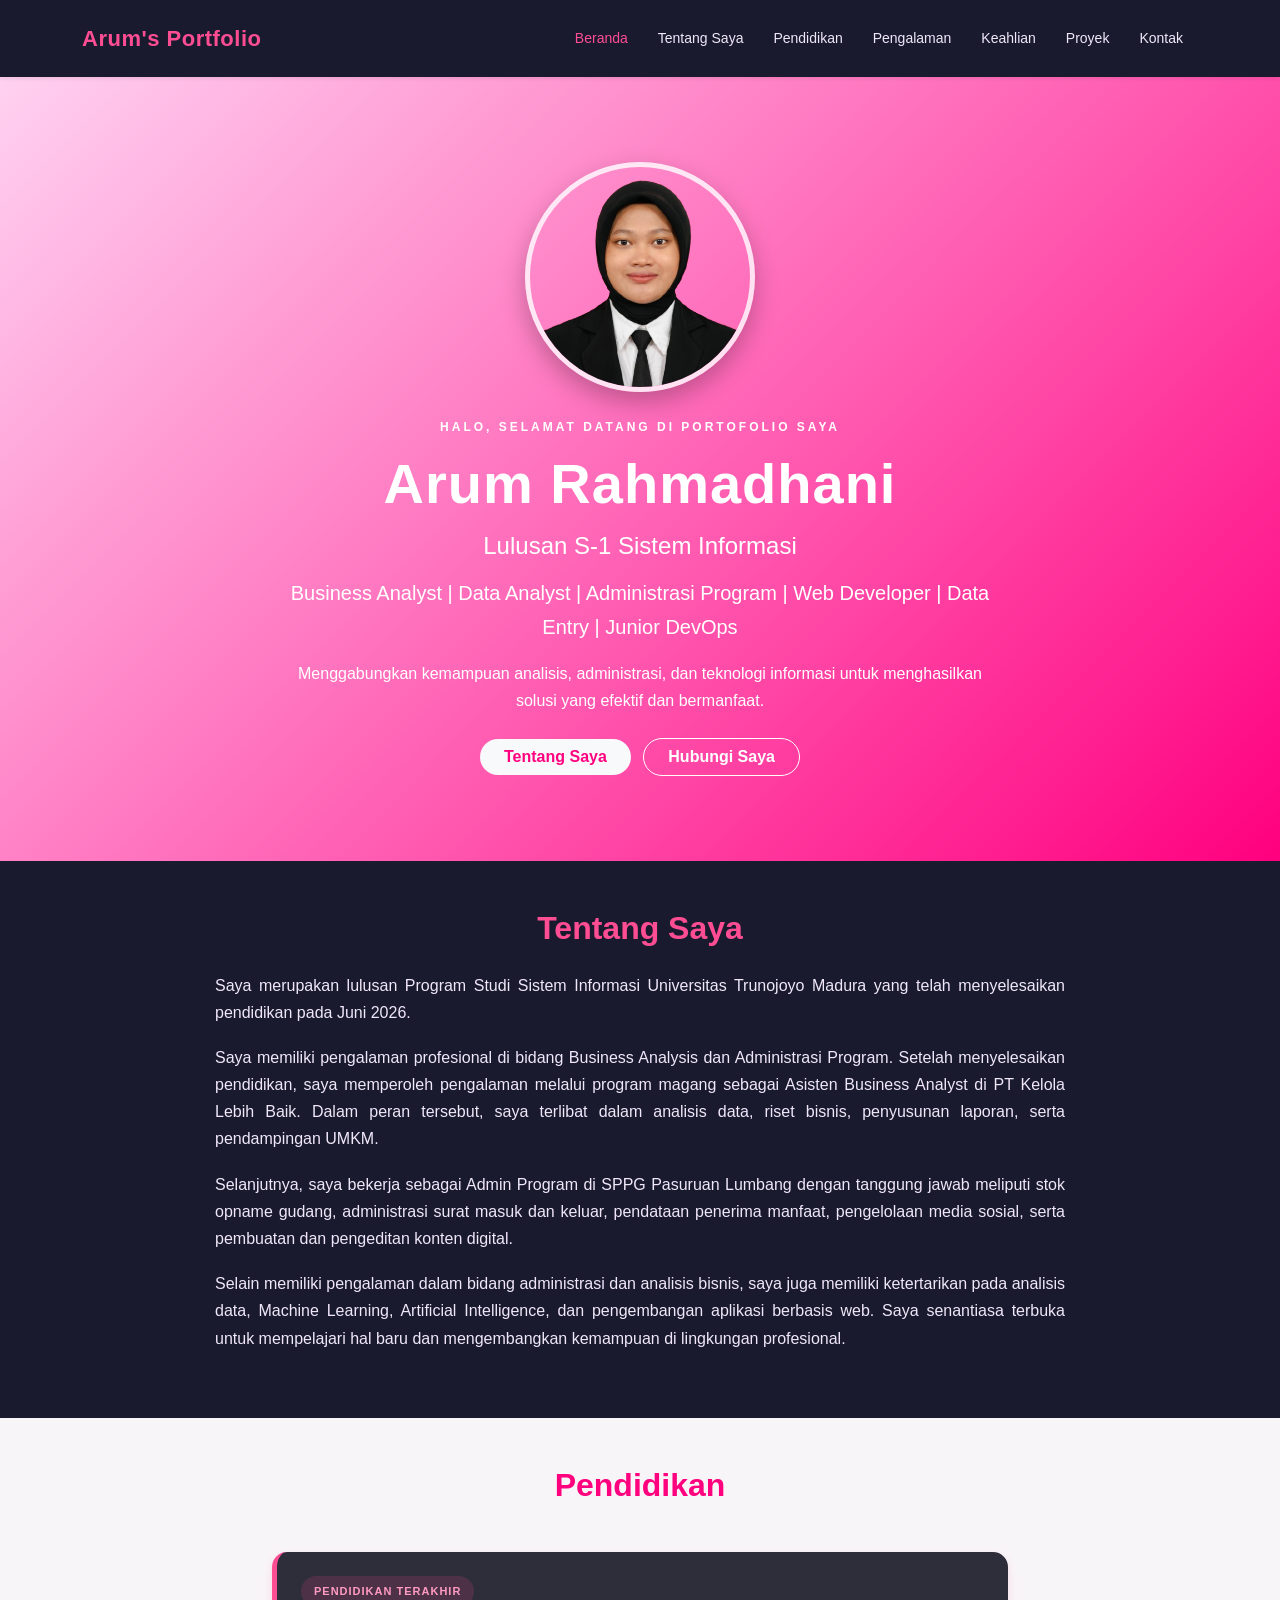
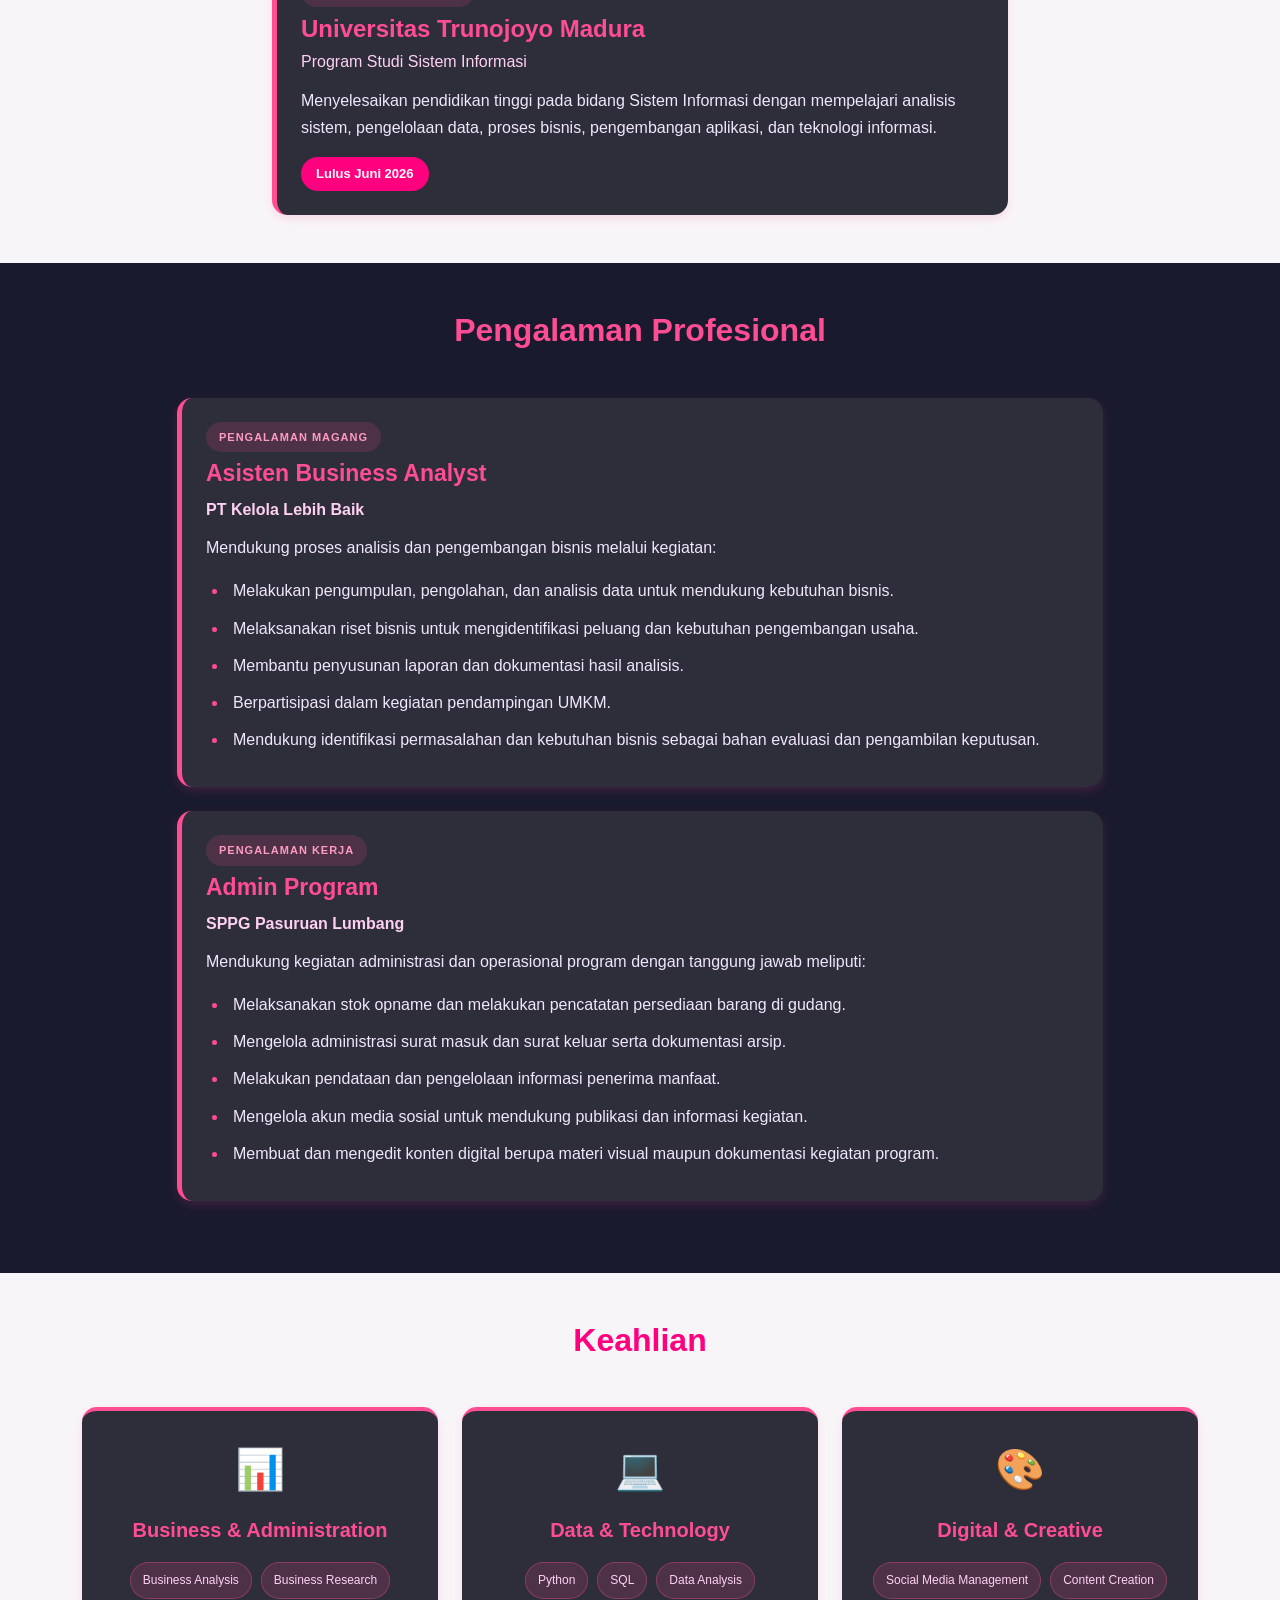
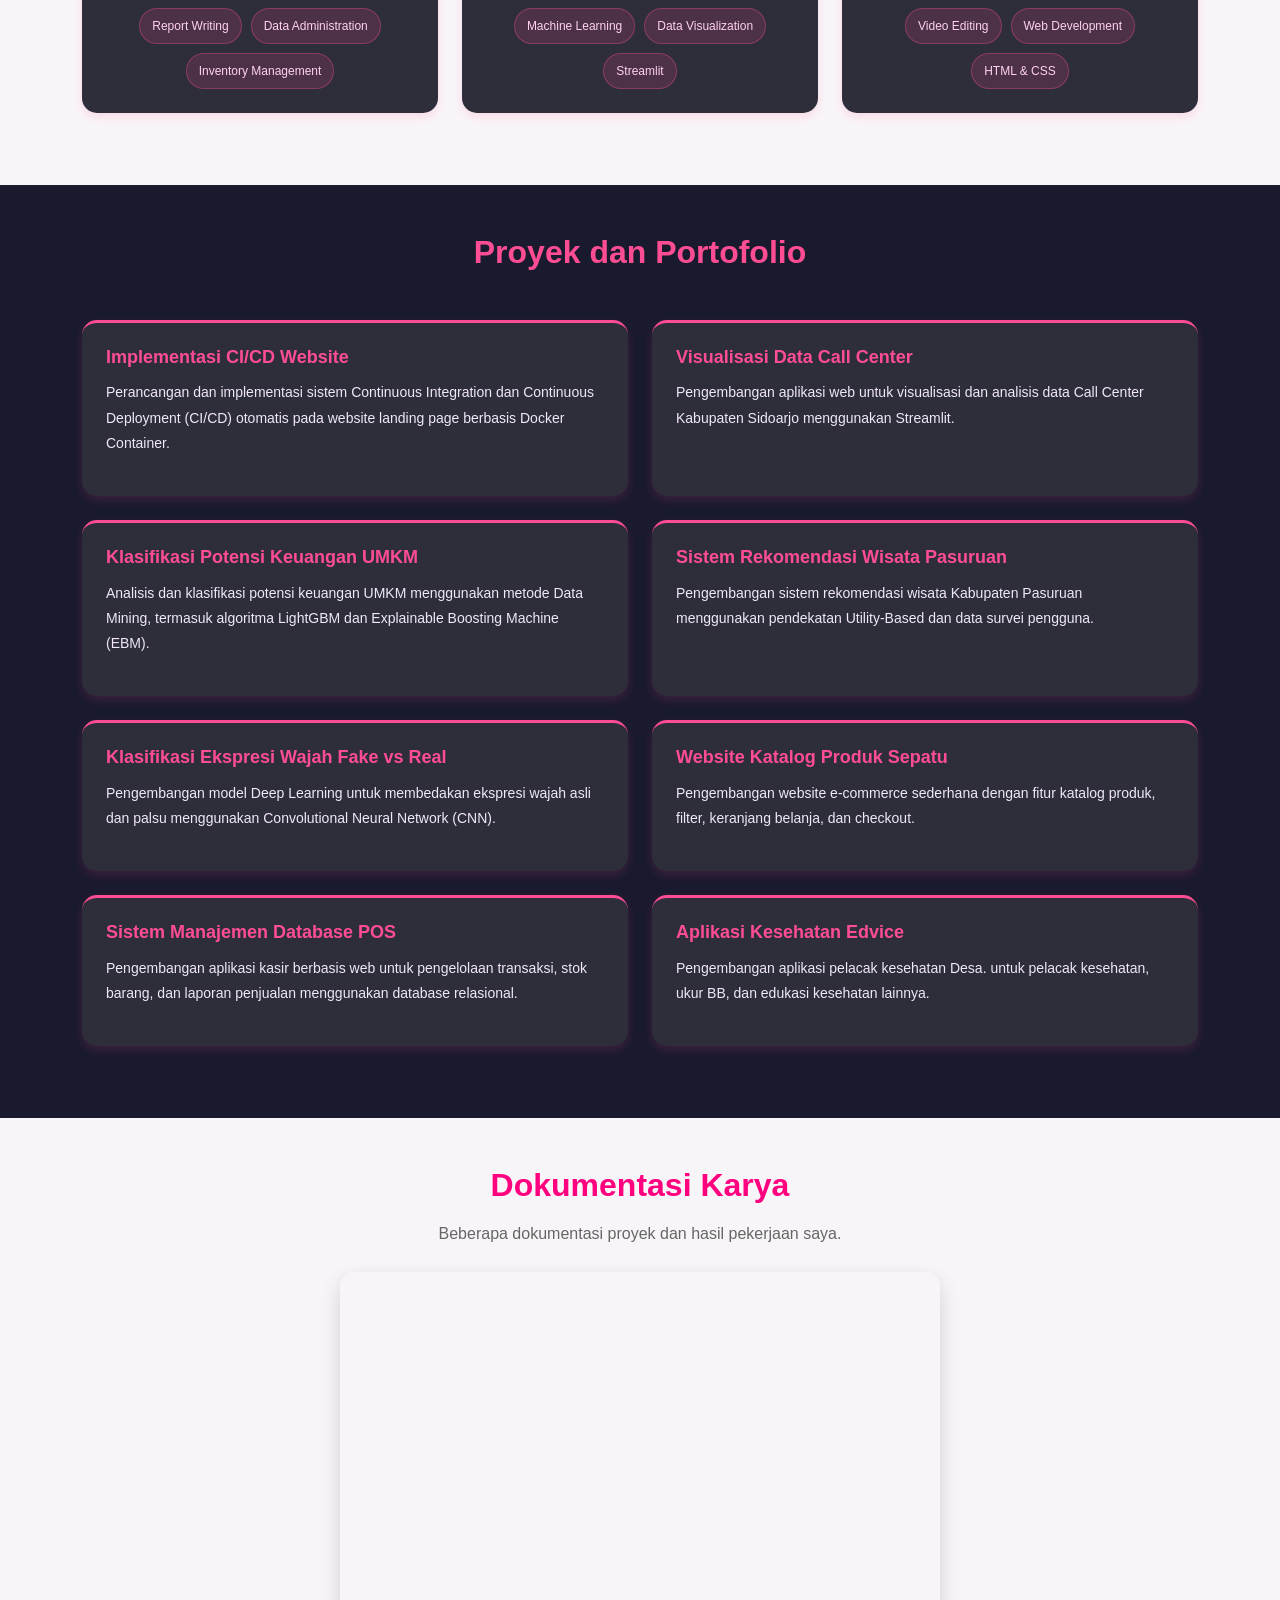
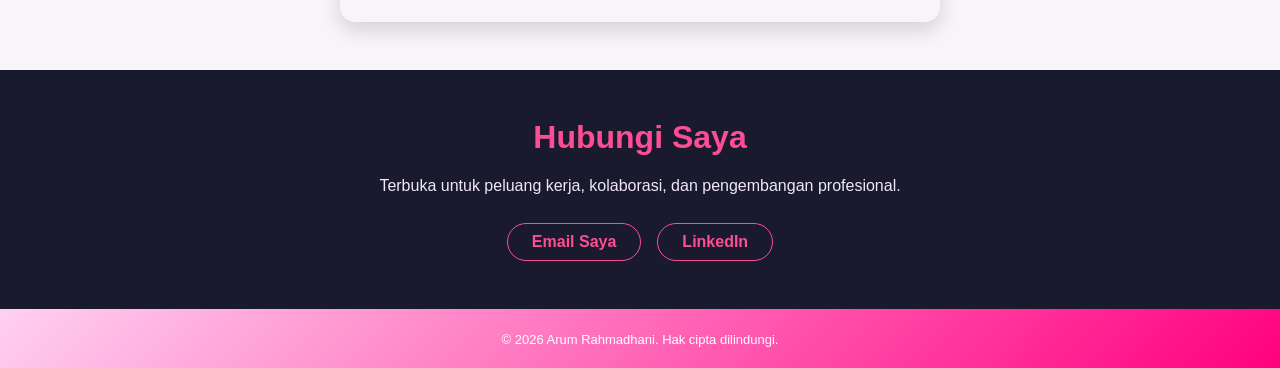
==== commit b77bf2fb: "Delete project 9 details from index.html Removed project 9 section from index.html." ====
--- a/index.html
+++ b/index.html
@@ -556,23 +556,6 @@
         </div>
       </div>
       
- <!-- PROJECT 9 -->
-      <div class="col-md-6 mb-4" data-aos="fade-up">
-        <div class="card project-card h-100">
-          <div class="card-body p-4">
-            <h5 class="card-title">
-              PERANCANGAN SISTEM DEPLOYMENT OTOMATIS MENGGUNAKAN CI/CD PADA WEBSITE LANDING PAGE 
-            </h5>
-
-            <p>
-              Proyek ini menghasilkan sistem deployment otomatis pada website landing page dengan menerapkan konsep CI/CD. Melalui integrasi Git dan GitHub, 
-              proses pembaruan website dapat dilakukan secara otomatis setiap kali terdapat perubahan kode. Penerapan sistem ini 
-              membantu meningkatkan efisiensi, mempercepat proses deployment, mengurangi kesalahan manual, serta mempermudah pemeliharaan dan pengembangan website.
-            </p>
-          </div>
-        </div>
-      </div>
-
     </div>
   </div>
 </section>
